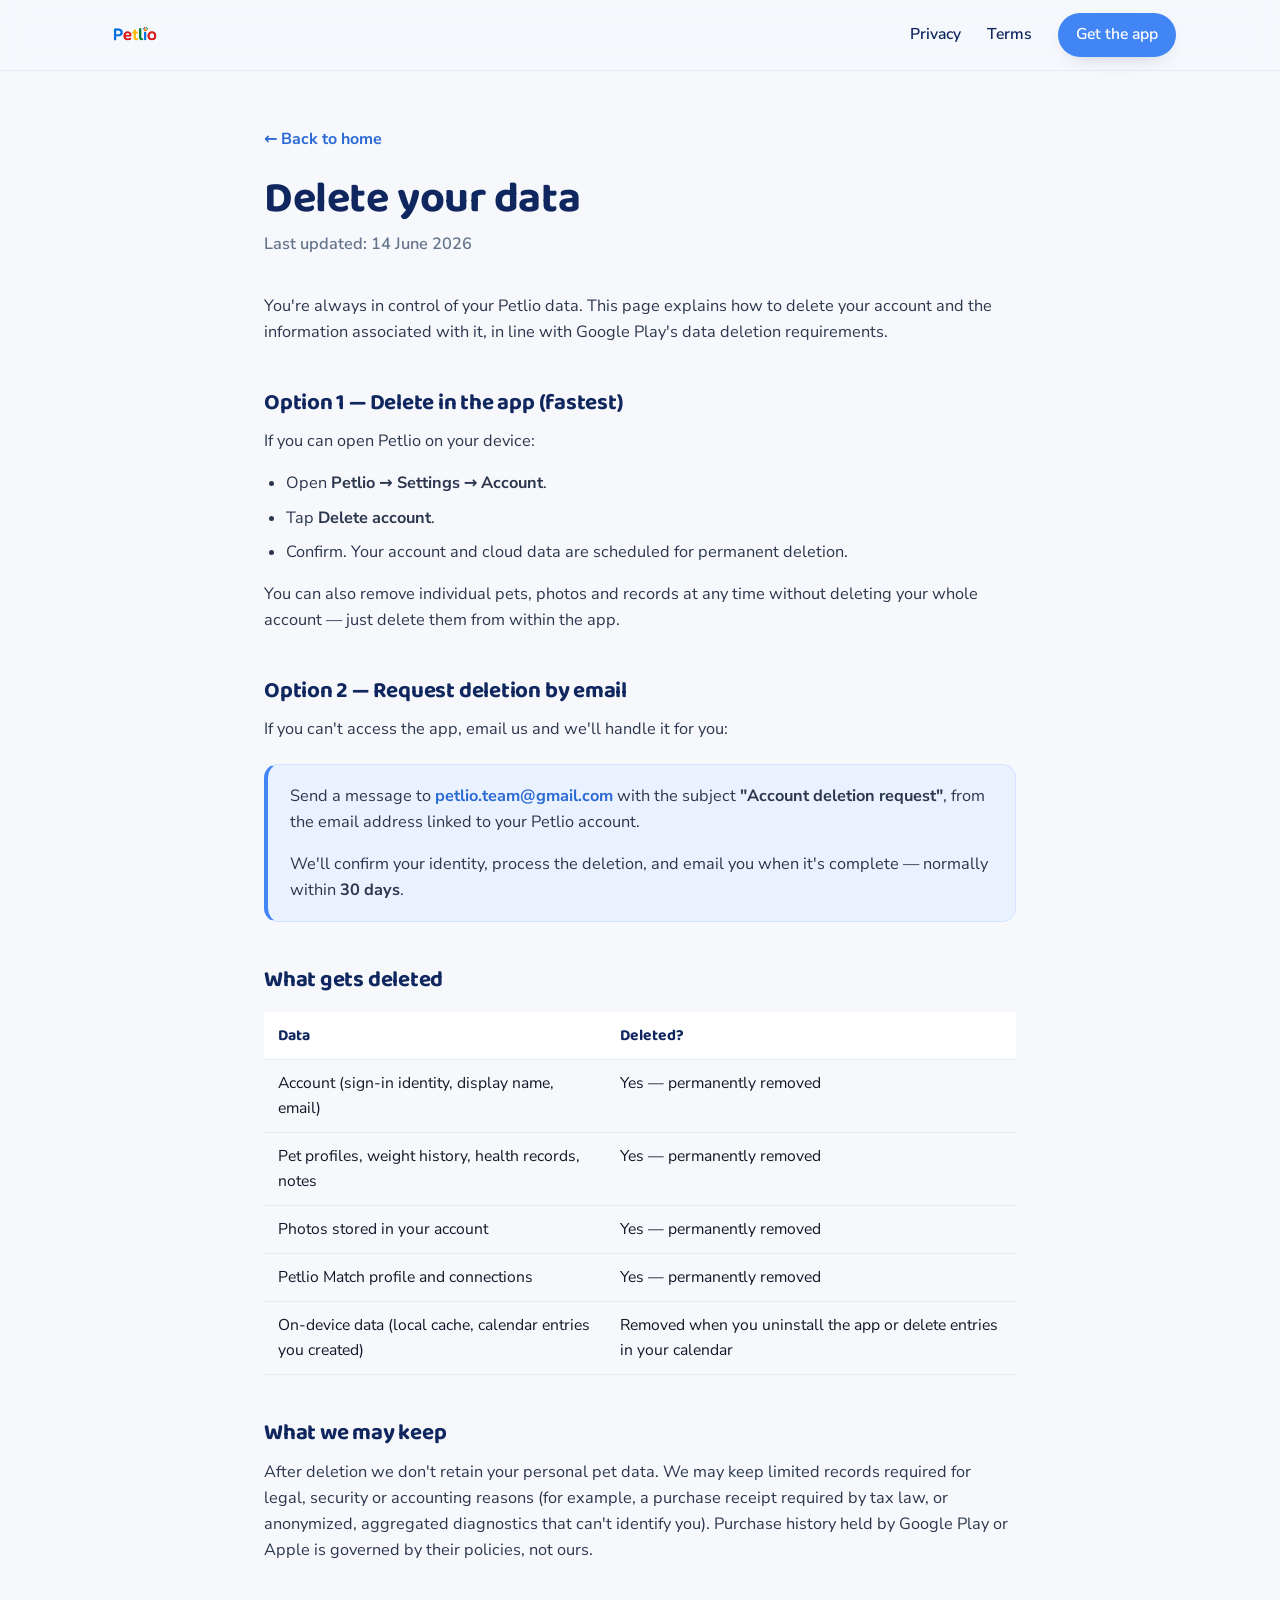
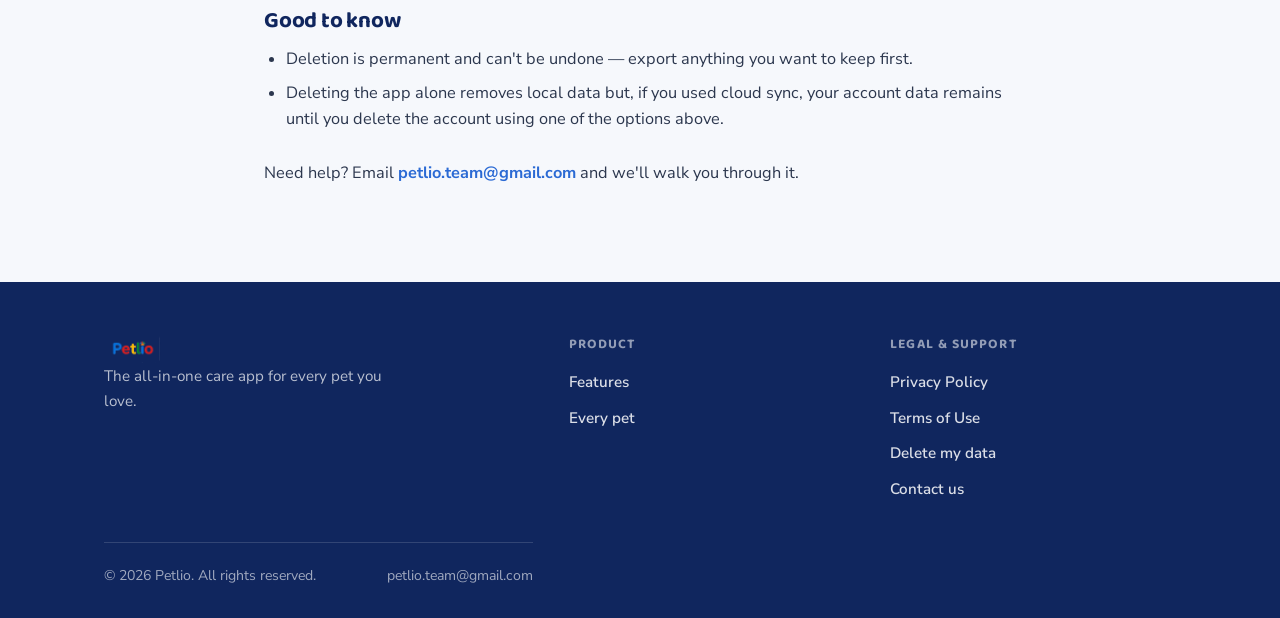
==== delete-data.html @ 074ee30c "Orijinal wordmark + yeni ikonlar + ozellik showcase" ====
<!DOCTYPE html>
<html lang="en">
<head>
<meta charset="UTF-8">
<meta name="viewport" content="width=device-width, initial-scale=1">
<title>Delete Your Data — Petlio</title>
<meta name="description" content="How to delete your Petlio account and associated data.">
<link rel="icon" href="assets/favicon.png" type="image/png">
<link rel="apple-touch-icon" href="assets/app_icon_192.png">
<link rel="preconnect" href="https://fonts.googleapis.com">
<link rel="preconnect" href="https://fonts.gstatic.com" crossorigin>
<link href="https://fonts.googleapis.com/css2?family=Baloo+2:wght@500;600;700;800&family=Nunito+Sans:opsz,wght@6..12,400;6..12,600;6..12,700&display=swap" rel="stylesheet">
<link rel="stylesheet" href="assets/styles.css">
</head>
<body>

<header class="site-head">
  <div class="wrap">
    <a class="brand" href="index.html"><img class="wordmark" src="assets/petlio_wordmark.png" alt="Petlio"></a>
    <nav class="nav" aria-label="Primary">
      <a href="privacy.html">Privacy</a>
      <a href="terms.html">Terms</a>
      <a href="index.html#get" class="nav-cta">Get the app</a>
    </nav>
  </div>
</header>

<main class="legal">
  <div class="wrap">
    <a class="back" href="index.html">← Back to home</a>
    <h1>Delete your data</h1>
    <p class="updated">Last updated: 14 June 2026</p>

    <p>You're always in control of your Petlio data. This page explains how to delete your account and the information associated with it, in line with Google Play's data deletion requirements.</p>

    <h2 id="in-app">Option 1 — Delete in the app (fastest)</h2>
    <p>If you can open Petlio on your device:</p>
    <ul>
      <li>Open <strong>Petlio → Settings → Account</strong>.</li>
      <li>Tap <strong>Delete account</strong>.</li>
      <li>Confirm. Your account and cloud data are scheduled for permanent deletion.</li>
    </ul>
    <p>You can also remove individual pets, photos and records at any time without deleting your whole account — just delete them from within the app.</p>

    <h2 id="email">Option 2 — Request deletion by email</h2>
    <p>If you can't access the app, email us and we'll handle it for you:</p>
    <div class="callout">
      <p>Send a message to <a class="mail" href="mailto:petlio.team@gmail.com?subject=Account%20deletion%20request">petlio.team@gmail.com</a> with the subject <strong>"Account deletion request"</strong>, from the email address linked to your Petlio account.</p>
      <p>We'll confirm your identity, process the deletion, and email you when it's complete — normally within <strong>30 days</strong>.</p>
    </div>

    <h2 id="what">What gets deleted</h2>
    <table>
      <thead><tr><th>Data</th><th>Deleted?</th></tr></thead>
      <tbody>
        <tr><td>Account (sign-in identity, display name, email)</td><td>Yes — permanently removed</td></tr>
        <tr><td>Pet profiles, weight history, health records, notes</td><td>Yes — permanently removed</td></tr>
        <tr><td>Photos stored in your account</td><td>Yes — permanently removed</td></tr>
        <tr><td>Petlio Match profile and connections</td><td>Yes — permanently removed</td></tr>
        <tr><td>On-device data (local cache, calendar entries you created)</td><td>Removed when you uninstall the app or delete entries in your calendar</td></tr>
      </tbody>
    </table>

    <h2 id="retention">What we may keep</h2>
    <p>After deletion we don't retain your personal pet data. We may keep limited records required for legal, security or accounting reasons (for example, a purchase receipt required by tax law, or anonymized, aggregated diagnostics that can't identify you). Purchase history held by Google Play or Apple is governed by their policies, not ours.</p>

    <h2 id="note">Good to know</h2>
    <ul>
      <li>Deletion is permanent and can't be undone — export anything you want to keep first.</li>
      <li>Deleting the app alone removes local data but, if you used cloud sync, your account data remains until you delete the account using one of the options above.</li>
    </ul>

    <p style="margin-top:28px">Need help? Email <a class="mail" href="mailto:petlio.team@gmail.com">petlio.team@gmail.com</a> and we'll walk you through it.</p>

  </div>
</main>

<footer class="site-foot">
  <div class="wrap">
    <div>
      <a class="brand" href="index.html"><img class="wordmark" src="assets/petlio_wordmark.png" alt="Petlio"></a>
      <p>The all-in-one care app for every pet you love.</p>
    </div>
    <div>
      <h4>Product</h4>
      <ul>
        <li><a href="index.html#features">Features</a></li>
        <li><a href="index.html#species">Every pet</a></li>
      </ul>
    </div>
    <div>
      <h4>Legal &amp; support</h4>
      <ul>
        <li><a href="privacy.html">Privacy Policy</a></li>
        <li><a href="terms.html">Terms of Use</a></li>
        <li><a href="delete-data.html">Delete my data</a></li>
        <li><a href="mailto:petlio.team@gmail.com">Contact us</a></li>
      </ul>
    </div>
  </div>
  <div class="wrap"><div class="foot-base"><span>© 2026 Petlio. All rights reserved.</span><span>petlio.team@gmail.com</span></div></div>
</footer>

</body>
</html>
---- assets/styles.css ----
/* ============================================================
   Petlio — shared stylesheet
   Brand: blue paw + four-species ring (dog / bird / turtle / fish)
   Display: Baloo 2 · Body: Nunito Sans
   ============================================================ */

:root {
  --blue:   #4285F4;
  --blue-d: #2b6ad4;
  --navy:   #10265E;
  --red:    #EA4335;
  --yellow: #FBBC05;
  --green:  #34A853;

  --ink:    #111827;
  --muted:  #64748B;
  --line:   #E6ECF5;
  --bg:     #F6F8FC;
  --surface:#FFFFFF;
  --soft:   #EAF2FF;

  --radius: 20px;
  --radius-sm: 14px;
  --shadow: 0 18px 40px -22px rgba(16,38,94,.35);
  --shadow-sm: 0 8px 22px -14px rgba(16,38,94,.4);
  --maxw: 1120px;
  --ease: cubic-bezier(.22,.61,.36,1);
}

* { box-sizing: border-box; }

html { scroll-behavior: smooth; }

body {
  margin: 0;
  font-family: "Nunito Sans", system-ui, -apple-system, "Segoe UI", sans-serif;
  color: var(--ink);
  background: var(--bg);
  line-height: 1.6;
  -webkit-font-smoothing: antialiased;
  text-rendering: optimizeLegibility;
}

h1, h2, h3, .display {
  font-family: "Baloo 2", system-ui, sans-serif;
  font-weight: 700;
  line-height: 1.12;
  letter-spacing: -.01em;
  color: var(--navy);
  margin: 0;
}

a { color: var(--blue-d); text-decoration: none; }
a:hover { text-decoration: underline; }

p { margin: 0 0 1rem; }

.wrap { width: 100%; max-width: var(--maxw); margin: 0 auto; padding: 0 24px; }

.sr-only {
  position: absolute; width: 1px; height: 1px; padding: 0; margin: -1px;
  overflow: hidden; clip: rect(0,0,0,0); border: 0;
}

/* ---------- header ---------- */
.site-head {
  position: sticky; top: 0; z-index: 50;
  background: rgba(246,248,252,.82);
  backdrop-filter: saturate(160%) blur(12px);
  border-bottom: 1px solid var(--line);
}
.site-head .wrap {
  display: flex; align-items: center; justify-content: space-between;
  height: 70px;
}
.brand { display: flex; align-items: center; gap: 11px; font-family: "Baloo 2"; font-weight: 800;
  font-size: 1.35rem; color: var(--navy); }
.brand:hover { text-decoration: none; }
.brand img { width: 38px; height: 38px; border-radius: 9px; }
.brand .wm { letter-spacing: -.01em; }
.brand .dot-blue { color: var(--blue); }

/* colored wordmark logo (crisp at any size) */
.brand img.wordmark { height: 32px; width: auto; border-radius: 0; }
.site-foot .brand img.wordmark { height: 30px; }
.logo-word { font-family: "Baloo 2"; font-weight: 800; font-size: 1.5rem; letter-spacing: -.02em; line-height: 1; display: inline-flex; direction: ltr; }
.logo-word span:nth-child(1){ color: var(--blue); }
.logo-word span:nth-child(2){ color: var(--red); }
.logo-word span:nth-child(3){ color: var(--yellow); }
.logo-word span:nth-child(4){ color: var(--green); }
.logo-word span:nth-child(5){ color: var(--blue); }
.logo-word span:nth-child(6){ color: var(--red); }
.site-foot .logo-word { font-size: 1.3rem; }

/* language switcher */
.lang-switch { position: relative; }
.lang-btn {
  display: inline-flex; align-items: center; gap: 7px; background: #fff; border: 1px solid var(--line);
  border-radius: 999px; padding: 7px 13px; font-family: "Nunito Sans"; font-weight: 700; font-size: .9rem;
  color: var(--navy); cursor: pointer; transition: border-color .2s;
}
.lang-btn:hover { border-color: var(--blue); }
.lang-btn svg { width: 16px; height: 16px; }
.lang-menu {
  position: absolute; top: calc(100% + 8px); right: 0; background: #fff; border: 1px solid var(--line);
  border-radius: 14px; box-shadow: var(--shadow); padding: 8px; display: none; grid-template-columns: 1fr 1fr;
  gap: 2px; width: 320px; max-height: 60vh; overflow-y: auto; z-index: 100;
}
.lang-menu.open { display: grid; }
.lang-menu button {
  text-align: left; background: none; border: none; border-radius: 9px; padding: 9px 12px; cursor: pointer;
  font-family: "Nunito Sans"; font-size: .92rem; color: var(--ink); display: flex; align-items: center; gap: 9px;
}
.lang-menu button:hover { background: var(--soft); }
.lang-menu button.active { background: var(--soft); color: var(--blue-d); font-weight: 700; }
.lang-menu button .flag { font-size: 1.1rem; }

[dir="rtl"] .hero .wrap, [dir="rtl"] .share .wrap, [dir="rtl"] .fair .wrap { direction: rtl; }
[dir="rtl"] .hero .lede, [dir="rtl"] .section-head { text-align: inherit; }
[dir="rtl"] .nav { flex-direction: row-reverse; }
[dir="rtl"] .hero h1 .mark::after { left: 0; right: 0; }

@media (max-width: 720px) {
  .lang-menu { grid-template-columns: 1fr; width: 240px; }
}

.nav { display: flex; align-items: center; gap: 26px; }
.nav a { color: var(--navy); font-weight: 600; font-size: .98rem; }
.nav a:hover { color: var(--blue-d); text-decoration: none; }
.nav .nav-cta {
  background: var(--blue); color: #fff; padding: 9px 18px; border-radius: 999px;
  box-shadow: var(--shadow-sm); transition: transform .2s var(--ease), background .2s;
}
.nav .nav-cta:hover { background: var(--blue-d); transform: translateY(-1px); text-decoration: none; }
.nav-toggle { display: none; }

/* ---------- hero ---------- */
.hero { padding: 64px 0 36px; overflow: hidden; }
.hero .wrap { display: grid; grid-template-columns: 1.05fr .95fr; gap: 48px; align-items: center; }
.hero .eyebrow {
  display: inline-flex; align-items: center; gap: 8px;
  font-weight: 700; font-size: .8rem; letter-spacing: .08em; text-transform: uppercase;
  color: var(--blue-d); background: var(--soft); padding: 7px 14px; border-radius: 999px;
  margin-bottom: 20px;
}
.hero h1 { font-size: clamp(2.3rem, 5vw, 3.5rem); font-weight: 800; }
.hero h1 .mark { position: relative; white-space: nowrap; }
.hero h1 .mark::after {
  content: ""; position: absolute; left: 0; right: 0; bottom: .08em; height: .28em;
  background: var(--yellow); opacity: .55; border-radius: 4px; z-index: -1;
}
.hero .lede { font-size: 1.14rem; color: var(--muted); max-width: 36ch; margin: 20px 0 30px; }

.cta-row { display: flex; flex-wrap: wrap; gap: 14px; align-items: center; }
.store-btn {
  display: inline-flex; align-items: center; gap: 11px;
  background: var(--navy); color: #fff; padding: 13px 22px; border-radius: var(--radius-sm);
  font-weight: 700; box-shadow: var(--shadow-sm); transition: transform .2s var(--ease), background .2s;
}
.store-btn:hover { transform: translateY(-2px); background: #16306f; text-decoration: none; }
.store-btn small { display: block; font-weight: 600; font-size: .68rem; opacity: .8; line-height: 1; margin-bottom: 2px; }
.store-btn span { font-size: 1.05rem; line-height: 1.1; }
.store-btn.ghost { background: #fff; color: var(--navy); border: 1px solid var(--line); box-shadow: none; }
.store-btn.ghost:hover { background: #fff; border-color: var(--blue); }
.store-btn svg { width: 22px; height: 22px; flex: none; }
.hero .soon { font-size: .82rem; color: var(--muted); margin-top: 14px; }

/* ---------- species ring (signature) ---------- */
.ring { position: relative; width: min(440px, 88vw); aspect-ratio: 1; margin: 0 auto; }
.ring .core {
  position: absolute; inset: 29%; border-radius: 50%;
  overflow: hidden;
  background: #fff;
  box-shadow: 0 24px 60px -26px rgba(16,38,94,.55), inset 0 0 0 5px #fff, 0 0 0 3px var(--blue);
}
.ring .core img { width: 100%; height: 100%; object-fit: cover; display: block; }
.ring .node {
  position: absolute; width: 30%; aspect-ratio: 1; border-radius: 50%;
  overflow: hidden; box-shadow: 0 16px 34px -16px rgba(16,38,94,.5), inset 0 0 0 4px #fff;
  border: 3px solid currentColor;
  animation: float 6s var(--ease) infinite;
  transition: transform .35s var(--ease);
}
.ring .node img { width: 100%; height: 100%; object-fit: cover; display: block; }
.ring .node:hover { transform: scale(1.07); }
.ring .n1 { top: -2%;  left: 35%; color: var(--red);    animation-delay: 0s; }
.ring .n2 { top: 30%;  right: -3%; color: var(--green);  animation-delay: .8s; }
.ring .n3 { bottom: -2%; left: 35%; color: var(--yellow); animation-delay: 1.6s; }
.ring .n4 { top: 30%;  left: -3%; color: var(--blue);   animation-delay: 2.4s; }

@keyframes float { 0%,100% { transform: translateY(0); } 50% { transform: translateY(-10px); } }

/* ---------- trust strip ---------- */
.strip { border-top: 1px solid var(--line); border-bottom: 1px solid var(--line); background: #fff; }
.strip .wrap { display: flex; flex-wrap: wrap; gap: 14px 40px; justify-content: center; padding: 22px 24px; }
.strip span { font-weight: 700; color: var(--navy); display: inline-flex; align-items: center; gap: 9px; font-size: .96rem; }
.strip svg { width: 19px; height: 19px; color: var(--green); }

/* ---------- sections ---------- */
section { padding: 72px 0; }
.section-head { max-width: 60ch; margin: 0 auto 48px; text-align: center; }
.section-head .kicker {
  font-weight: 800; font-size: .8rem; letter-spacing: .1em; text-transform: uppercase;
  color: var(--blue-d); margin-bottom: 12px; display: block;
}
.section-head h2 { font-size: clamp(1.7rem, 3.4vw, 2.4rem); }
.section-head p { color: var(--muted); font-size: 1.08rem; margin-top: 14px; }

/* feature grid */
.features { display: grid; grid-template-columns: repeat(3, 1fr); gap: 22px; }
.card {
  background: var(--surface); border: 1px solid var(--line); border-radius: var(--radius);
  padding: 26px 24px; transition: transform .25s var(--ease), box-shadow .25s;
}
.card:hover { transform: translateY(-4px); box-shadow: var(--shadow); }
.card .ic {
  width: 50px; height: 50px; border-radius: 14px; display: grid; place-items: center;
  margin-bottom: 18px;
}
.card .ic svg { width: 26px; height: 26px; }
.ic.b { background: var(--soft); color: var(--blue-d); }
.ic.g { background: #EAF7EF; color: var(--green); }
.ic.y { background: #FFF7D6; color: #B8860B; }
.ic.r { background: #FFEEEE; color: var(--red); }
.card h3 { font-size: 1.18rem; margin-bottom: 8px; }
.card p { color: var(--muted); font-size: .98rem; margin: 0; }

/* species band */
.species { background: #fff; border-top: 1px solid var(--line); border-bottom: 1px solid var(--line); }
.species-grid { display: grid; grid-template-columns: repeat(5, 1fr); gap: 18px; }
.species-grid figure { margin: 0; text-align: center; }
.species-grid .ph {
  width: 100%; aspect-ratio: 1; border-radius: var(--radius); overflow: hidden;
  border: 1px solid var(--line); box-shadow: var(--shadow-sm); position: relative;
}
.species-grid .ph::after {
  content: ""; position: absolute; inset: 0; border-radius: var(--radius);
  box-shadow: inset 0 0 0 3px var(--c); opacity: .9;
}
.species-grid img { width: 100%; height: 100%; object-fit: cover; display: block;
  transition: transform .4s var(--ease); }
.species-grid figure:hover img { transform: scale(1.06); }
.species-grid figcaption { font-family: "Baloo 2"; font-weight: 700; color: var(--navy); margin-top: 12px; }

/* fair model callout */
.fair { background: linear-gradient(135deg, #10265E, #1c3f8f); color: #fff; }
.fair .wrap { display: grid; grid-template-columns: 1fr 1fr; gap: 44px; align-items: center; }
.fair h2 { color: #fff; font-size: clamp(1.7rem, 3.4vw, 2.4rem); }
.fair p { color: rgba(255,255,255,.82); font-size: 1.08rem; }
.fair .pills { display: flex; flex-direction: column; gap: 14px; }
.fair .pill {
  background: rgba(255,255,255,.08); border: 1px solid rgba(255,255,255,.16);
  border-radius: var(--radius-sm); padding: 18px 20px; display: flex; gap: 14px; align-items: flex-start;
}
.fair .pill svg { width: 24px; height: 24px; color: var(--yellow); flex: none; margin-top: 2px; }
.fair .pill b { display: block; font-family: "Baloo 2"; font-size: 1.05rem; margin-bottom: 2px; }
.fair .pill span { color: rgba(255,255,255,.75); font-size: .95rem; }

/* languages */
.langs { text-align: center; }
.lang-chips { display: flex; flex-wrap: wrap; gap: 10px; justify-content: center; max-width: 760px; margin: 0 auto; }
.lang-chips span {
  background: #fff; border: 1px solid var(--line); border-radius: 999px;
  padding: 8px 16px; font-weight: 600; color: var(--navy); font-size: .95rem;
}

/* download CTA */
.download { text-align: center; }
.download .box {
  background: var(--surface); border: 1px solid var(--line); border-radius: 28px;
  padding: 56px 32px; box-shadow: var(--shadow); max-width: 760px; margin: 0 auto;
}
.download img.app-mark { width: 84px; height: 84px; margin-bottom: 20px; }
.download h2 { font-size: clamp(1.8rem, 3.6vw, 2.5rem); }
.download .cta-row { justify-content: center; margin-top: 26px; }

/* ---------- footer ---------- */
.site-foot { background: var(--navy); color: #fff; padding: 52px 0 30px; }
.site-foot .wrap { display: grid; grid-template-columns: 1.5fr 1fr 1fr; gap: 36px; }
.site-foot .brand { color: #fff; }
.site-foot .brand img { border-radius: 8px; }
.site-foot p { color: rgba(255,255,255,.7); font-size: .95rem; max-width: 34ch; }
.site-foot h4 { font-family: "Baloo 2"; font-size: .85rem; letter-spacing: .08em; text-transform: uppercase;
  color: rgba(255,255,255,.55); margin: 0 0 14px; }
.site-foot ul { list-style: none; padding: 0; margin: 0; display: flex; flex-direction: column; gap: 10px; }
.site-foot a { color: rgba(255,255,255,.85); font-weight: 600; font-size: .95rem; }
.site-foot a:hover { color: #fff; }
.foot-base {
  border-top: 1px solid rgba(255,255,255,.14); margin-top: 40px; padding-top: 22px;
  display: flex; flex-wrap: wrap; gap: 10px; justify-content: space-between;
  color: rgba(255,255,255,.6); font-size: .88rem;
}

/* ---------- feature showcase (deep-dive) ---------- */
.showcase { padding: 0 0 24px; }
.show-row {
  display:grid; grid-template-columns:1fr 1fr; gap:48px; align-items:center;
  padding:46px 0; border-bottom:1px solid var(--line);
}
.show-row:last-child { border-bottom:none; }
.show-row.flip .show-text { order:2; }
.show-text .pill-tag {
  display:inline-flex; align-items:center; gap:7px; font-weight:800; font-size:.74rem; letter-spacing:.06em;
  text-transform:uppercase; padding:6px 12px; border-radius:999px; margin-bottom:14px; background:var(--soft); color:var(--blue-d);
}
.show-text.g .pill-tag { background:#EAF7EF; color:var(--green); }
.show-text.y .pill-tag { background:#FFF7D6; color:#B8860B; }
.show-text.r .pill-tag { background:#FFEEEE; color:var(--red); }
.show-text h3 { font-size:clamp(1.4rem,2.6vw,1.8rem); margin-bottom:12px; }
.show-text > p { color:var(--muted); font-size:1.05rem; margin-bottom:18px; }
.show-text ul { list-style:none; padding:0; margin:0; display:flex; flex-direction:column; gap:10px; }
.show-text li { display:flex; gap:11px; align-items:flex-start; font-size:.98rem; color:var(--ink); }
.show-text li svg { width:20px; height:20px; flex:none; margin-top:2px; color:var(--green); }
/* demo card */
.demo {
  background:#fff; border:1px solid var(--line); border-radius:24px; padding:26px;
  box-shadow:var(--shadow); position:relative; overflow:hidden;
}
.demo-head { display:flex; align-items:center; gap:11px; margin-bottom:18px; }
.demo-head .av { width:42px; height:42px; border-radius:12px; background:var(--soft); display:grid; place-items:center; color:var(--blue-d); flex:none; }
.demo-head .av svg { width:22px; height:22px; }
.demo-head b { font-family:"Baloo 2"; color:var(--navy); font-size:1.05rem; display:block; }
.demo-head span { color:var(--muted); font-size:.85rem; }
.demo-row { display:flex; justify-content:space-between; align-items:center; padding:11px 0; border-bottom:1px solid var(--line); font-size:.93rem; }
.demo-row:last-child { border-bottom:none; }
.demo-row .lbl { color:var(--ink); display:flex; align-items:center; gap:9px; }
.demo-row .lbl .dot { width:9px; height:9px; border-radius:50%; flex:none; }
.demo-row .val { font-weight:700; color:var(--navy); }
.demo-row .chip { font-size:.78rem; font-weight:700; padding:3px 10px; border-radius:999px; }
.chip.done { background:#EAF7EF; color:var(--green); }
.chip.due { background:#FFF7D6; color:#B8860B; }
.chip.soon { background:var(--soft); color:var(--blue-d); }
/* mini weight chart */
.spark { display:flex; align-items:flex-end; gap:7px; height:90px; margin-top:6px; }
.spark .bar { flex:1; background:linear-gradient(180deg,var(--blue),#7aa9f7); border-radius:6px 6px 0 0; position:relative; min-height:14px; }
.spark .bar span { position:absolute; top:-18px; left:50%; transform:translateX(-50%); font-size:.7rem; font-weight:700; color:var(--muted); }
/* lost-pet poster */
.poster { text-align:center; }
.poster .ph { width:100%; aspect-ratio:16/10; border-radius:16px; background:linear-gradient(135deg,#FFEEEE,#fff); display:grid; place-items:center; border:1px solid var(--line); margin-bottom:14px; }
.poster .ph svg { width:54px; height:54px; color:var(--red); }
.poster .tag-lost { display:inline-block; background:var(--red); color:#fff; font-family:"Baloo 2"; font-weight:700; font-size:.8rem; padding:5px 16px; border-radius:999px; margin-bottom:10px; }
.poster .meta { color:var(--muted); font-size:.9rem; }
/* gallery grid demo */
.gal { display:grid; grid-template-columns:repeat(3,1fr); gap:8px; }
.gal .cell { aspect-ratio:1; border-radius:12px; background:var(--soft); display:grid; place-items:center; position:relative; overflow:hidden; }
.gal .cell img { width:100%; height:100%; object-fit:cover; }
.gal .cell.lock { background:linear-gradient(135deg,#10265E,#1c3f8f); }
.gal .cell.lock svg { width:26px; height:26px; color:#fff; }
.gal .cell .yr { position:absolute; bottom:5px; left:6px; font-size:.7rem; font-weight:800; color:#fff; text-shadow:0 1px 3px rgba(0,0,0,.5); }

@media (max-width:860px){
  .show-row { grid-template-columns:1fr; gap:28px; padding:34px 0; }
  .show-row.flip .show-text { order:0; }
  .show-row .demo { order:2; }
}

/* ---------- AI dual-system ---------- */
.ai-band { background: linear-gradient(135deg, #EAF2FF 0%, #F6F8FC 100%); }
.ai-grid { display: grid; grid-template-columns: 1fr 1fr; gap: 22px; margin-top: 10px; }
.ai-card {
  background: #fff; border: 1px solid var(--line); border-radius: var(--radius); padding: 30px 28px;
  box-shadow: var(--shadow-sm); position: relative; overflow: hidden;
}
.ai-card::before { content:""; position:absolute; top:0; left:0; right:0; height:4px; }
.ai-card.smart::before { background: var(--blue); }
.ai-card.chat::before { background: var(--green); }
.ai-card .tag {
  display:inline-flex; align-items:center; gap:7px; font-weight:800; font-size:.75rem; letter-spacing:.06em;
  text-transform:uppercase; padding:6px 12px; border-radius:999px; margin-bottom:16px;
}
.ai-card.smart .tag { background: var(--soft); color: var(--blue-d); }
.ai-card.chat .tag { background:#EAF7EF; color: var(--green); }
.ai-card h3 { font-size:1.3rem; margin-bottom:10px; }
.ai-card p { color: var(--muted); margin-bottom:16px; }
.ai-bubble {
  background: var(--bg); border:1px solid var(--line); border-radius:14px; padding:13px 16px;
  font-size:.93rem; color: var(--ink); position:relative; margin-top:8px;
}
.ai-bubble.you { background: var(--soft); border-color:#d4e4ff; margin-left:28px; }
.ai-bubble .who { font-weight:800; font-size:.72rem; text-transform:uppercase; letter-spacing:.05em; color:var(--muted); display:block; margin-bottom:3px; }

/* ---------- how it works ---------- */
.how-grid { display:grid; grid-template-columns:repeat(3,1fr); gap:24px; counter-reset:step; }
.how-step { text-align:center; position:relative; padding:0 12px; }
.how-step .circle {
  width:74px; height:74px; border-radius:50%; margin:0 auto 20px; display:grid; place-items:center;
  background:#fff; border:2px solid var(--line); box-shadow:var(--shadow-sm); position:relative;
}
.how-step .circle svg { width:32px; height:32px; color:var(--blue); }
.how-step .circle::after {
  counter-increment:step; content:counter(step); position:absolute; top:-8px; right:-8px;
  width:28px; height:28px; border-radius:50%; background:var(--blue); color:#fff;
  font-family:"Baloo 2"; font-weight:800; font-size:.95rem; display:grid; place-items:center;
}
.how-step h3 { font-size:1.15rem; margin-bottom:8px; }
.how-step p { color:var(--muted); font-size:.97rem; }
.how-grid .how-step:not(:last-child)::before {
  content:""; position:absolute; top:37px; left:calc(50% + 50px); right:calc(-50% + 50px); height:2px;
  background:repeating-linear-gradient(90deg,var(--line) 0 6px,transparent 6px 12px);
}

/* ---------- pricing ---------- */
.price-grid { display:grid; grid-template-columns:1fr 1fr; gap:24px; max-width:860px; margin:0 auto; }
.price-card {
  background:#fff; border:1px solid var(--line); border-radius:24px; padding:34px 30px; position:relative;
  display:flex; flex-direction:column;
}
.price-card.featured { border:2px solid var(--blue); box-shadow:var(--shadow); }
.price-card .ribbon {
  position:absolute; top:-13px; left:50%; transform:translateX(-50%); background:var(--blue); color:#fff;
  font-family:"Baloo 2"; font-weight:700; font-size:.8rem; padding:5px 16px; border-radius:999px; white-space:nowrap;
}
.price-card h3 { font-size:1.4rem; margin-bottom:6px; }
.price-card .price { font-family:"Baloo 2"; font-weight:800; font-size:2.4rem; color:var(--navy); line-height:1; margin:8px 0; }
.price-card .price small { font-size:1rem; color:var(--muted); font-weight:600; }
.price-card .desc { color:var(--muted); font-size:.95rem; margin-bottom:20px; }
.price-card ul { list-style:none; padding:0; margin:0 0 24px; display:flex; flex-direction:column; gap:11px; flex:1; }
.price-card li { display:flex; gap:10px; align-items:flex-start; font-size:.96rem; color:var(--ink); }
.price-card li svg { width:19px; height:19px; flex:none; margin-top:2px; }
.price-card li.yes svg { color:var(--green); }
.price-card li.no { color:var(--muted); }
.price-card li.no svg { color:#cbd5e1; }
.price-btn {
  text-align:center; padding:13px; border-radius:var(--radius-sm); font-family:"Baloo 2"; font-weight:700;
  font-size:1rem; transition:transform .2s var(--ease);
}
.price-btn.primary { background:var(--blue); color:#fff; }
.price-btn.ghost { background:var(--bg); color:var(--navy); border:1px solid var(--line); }
.price-btn:hover { transform:translateY(-2px); text-decoration:none; }

/* ---------- reviews ---------- */
.reviews { background:#fff; border-top:1px solid var(--line); border-bottom:1px solid var(--line); }
.review-empty {
  max-width:560px; margin:0 auto; text-align:center; background:var(--bg); border:1px dashed var(--line);
  border-radius:24px; padding:44px 32px;
}
.review-empty .stars { font-size:1.6rem; letter-spacing:4px; margin-bottom:14px; }
.review-empty p { color:var(--muted); margin-bottom:22px; }
.review-empty .signin {
  display:inline-flex; align-items:center; gap:9px; background:var(--blue); color:#fff;
  font-family:"Baloo 2"; font-weight:700; padding:12px 24px; border-radius:999px; cursor:pointer; border:none; font-size:1rem;
}
.review-empty .signin:hover { background:var(--blue-d); }
.review-empty .note { font-size:.85rem; color:var(--muted); margin:16px 0 0; }

@media (max-width:860px){
  .ai-grid, .price-grid { grid-template-columns:1fr; }
  .how-grid { grid-template-columns:1fr; gap:32px; }
  .how-grid .how-step:not(:last-child)::before { display:none; }
}

/* ---------- breed library ---------- */
.breeds-band { background: var(--bg); }
.breed-scroll {
  display: grid; grid-auto-flow: column; grid-auto-columns: 168px; gap: 16px;
  overflow-x: auto; padding: 6px 4px 18px; scroll-snap-type: x proximity;
  scrollbar-width: thin;
}
.breed-card {
  scroll-snap-align: start; background: #fff; border: 1px solid var(--line);
  border-radius: var(--radius); overflow: hidden; box-shadow: var(--shadow-sm);
  transition: transform .25s var(--ease);
}
.breed-card:hover { transform: translateY(-4px); }
.breed-card img { width: 100%; aspect-ratio: 1; object-fit: cover; display: block; }
.breed-card .meta { padding: 12px 14px; }
.breed-card .sp { font-size: .72rem; font-weight: 800; letter-spacing: .06em; text-transform: uppercase; color: var(--blue-d); }
.breed-card .bn { font-family: "Baloo 2"; font-weight: 700; color: var(--navy); font-size: 1rem; line-height: 1.2; }
.breed-note { text-align: center; color: var(--muted); margin-top: 14px; font-size: .96rem; }

/* ---------- sharing split ---------- */
.share .wrap { display: grid; grid-template-columns: 1fr 1fr; gap: 48px; align-items: center; }
.share-art {
  background: linear-gradient(135deg, #EAF2FF, #fff); border: 1px solid var(--line);
  border-radius: 28px; padding: 36px; display: grid; place-items: center; box-shadow: var(--shadow);
}
.share-art img { width: min(260px, 70%); height: auto; }
.share h2 { font-size: clamp(1.7rem, 3.4vw, 2.4rem); }
.share .list { list-style: none; padding: 0; margin: 22px 0 0; display: flex; flex-direction: column; gap: 16px; }
.share .list li { display: flex; gap: 13px; align-items: flex-start; }
.share .list svg { width: 24px; height: 24px; color: var(--green); flex: none; margin-top: 2px; }
.share .list b { font-family: "Baloo 2"; color: var(--navy); display: block; }
.share .list span { color: var(--muted); font-size: .96rem; }

/* ---------- early access (instead of fake reviews) ---------- */
.early { background: #fff; border-top: 1px solid var(--line); border-bottom: 1px solid var(--line); }
.early-grid { display: grid; grid-template-columns: repeat(3,1fr); gap: 22px; }
.early-card { text-align: center; padding: 28px 22px; }
.early-card .num { font-family: "Baloo 2"; font-weight: 800; font-size: 2.4rem; line-height: 1; }
.early-card .num.b { color: var(--blue); } .early-card .num.g { color: var(--green); } .early-card .num.y { color: #C89400; }
.early-card p { color: var(--muted); margin: 10px 0 0; font-size: .98rem; }

/* ---------- FAQ ---------- */
.faq-list { max-width: 760px; margin: 0 auto; display: flex; flex-direction: column; gap: 12px; }
.faq-item { background: var(--surface); border: 1px solid var(--line); border-radius: var(--radius-sm); overflow: hidden; }
.faq-item summary {
  list-style: none; cursor: pointer; padding: 20px 22px; font-family: "Baloo 2"; font-weight: 700;
  color: var(--navy); font-size: 1.06rem; display: flex; justify-content: space-between; align-items: center; gap: 16px;
}
.faq-item summary::-webkit-details-marker { display: none; }
.faq-item summary::after {
  content: "+"; font-size: 1.5rem; color: var(--blue); flex: none; transition: transform .25s var(--ease); line-height: 1;
}
.faq-item[open] summary::after { transform: rotate(45deg); }
.faq-item .a { padding: 0 22px 20px; color: #2c374e; }
.faq-item .a p { margin: 0; }

/* ---------- contact CTA ---------- */
.contact { text-align: center; }
.contact .box {
  background: linear-gradient(135deg, #10265E, #1c3f8f); color: #fff; border-radius: 28px;
  padding: 56px 32px; max-width: 760px; margin: 0 auto; box-shadow: var(--shadow);
}
.contact h2 { color: #fff; font-size: clamp(1.7rem,3.4vw,2.3rem); }
.contact p { color: rgba(255,255,255,.82); max-width: 46ch; margin: 14px auto 24px; }
.contact .mailbtn {
  display: inline-flex; align-items: center; gap: 10px; background: var(--yellow); color: var(--navy);
  font-family: "Baloo 2"; font-weight: 700; padding: 14px 26px; border-radius: 999px; font-size: 1.05rem;
  transition: transform .2s var(--ease);
}
.contact .mailbtn:hover { transform: translateY(-2px); text-decoration: none; }

@media (max-width: 900px) {
  .share .wrap { grid-template-columns: 1fr; gap: 28px; }
  .share-art { order: -1; }
  .early-grid { grid-template-columns: 1fr; gap: 8px; }
}

/* ---------- legal pages ---------- */
.legal { padding: 56px 0 80px; }
.legal .wrap { max-width: 800px; }
.legal .back { display: inline-flex; align-items: center; gap: 7px; font-weight: 700; margin-bottom: 22px; }
.legal h1 { font-size: clamp(2rem, 4vw, 2.7rem); margin-bottom: 8px; }
.legal .updated { color: var(--muted); font-weight: 600; margin-bottom: 36px; }
.legal h2 { font-size: 1.4rem; margin: 38px 0 12px; padding-top: 8px; }
.legal h3 { font-size: 1.1rem; color: var(--navy); margin: 24px 0 8px; }
.legal p, .legal li { color: #2c374e; font-size: 1.02rem; }
.legal ul { padding-left: 22px; margin: 0 0 16px; }
.legal li { margin-bottom: 8px; }
.legal .callout {
  background: var(--soft); border: 1px solid #d4e4ff; border-left: 4px solid var(--blue);
  border-radius: var(--radius-sm); padding: 18px 22px; margin: 22px 0;
}
.legal .callout p:last-child { margin: 0; }
.legal table { width: 100%; border-collapse: collapse; margin: 18px 0; font-size: .98rem; }
.legal th, .legal td { text-align: left; padding: 11px 14px; border-bottom: 1px solid var(--line); vertical-align: top; }
.legal th { background: #fff; color: var(--navy); font-family: "Baloo 2"; }
.legal a.mail { font-weight: 700; }
.toc { background:#fff; border:1px solid var(--line); border-radius: var(--radius-sm); padding: 20px 24px; margin-bottom: 34px; }
.toc h4 { margin:0 0 10px; font-family:"Baloo 2"; color:var(--navy); }
.toc ol { margin:0; padding-left: 20px; columns: 2; gap: 24px; }
.toc li { margin-bottom: 6px; }
.toc a { font-weight: 600; }

/* ---------- responsive ---------- */
@media (max-width: 900px) {
  .hero .wrap { grid-template-columns: 1fr; gap: 36px; }
  .hero { padding-top: 44px; }
  .hero .lede { max-width: none; }
  .features { grid-template-columns: 1fr 1fr; }
  .fair .wrap { grid-template-columns: 1fr; gap: 28px; }
  .species-grid { grid-template-columns: repeat(3, 1fr); }
  .site-foot .wrap { grid-template-columns: 1fr 1fr; }
  .nav a:not(.nav-cta) { display: none; }
}
@media (max-width: 560px) {
  .features { grid-template-columns: 1fr; }
  .species-grid { grid-template-columns: repeat(2, 1fr); }
  .site-foot .wrap { grid-template-columns: 1fr; }
  .toc ol { columns: 1; }
  .store-btn { flex: 1; justify-content: center; }
}

@media (prefers-reduced-motion: reduce) {
  * { animation: none !important; scroll-behavior: auto !important; transition: none !important; }
}

:focus-visible { outline: 3px solid var(--blue); outline-offset: 2px; border-radius: 4px; }
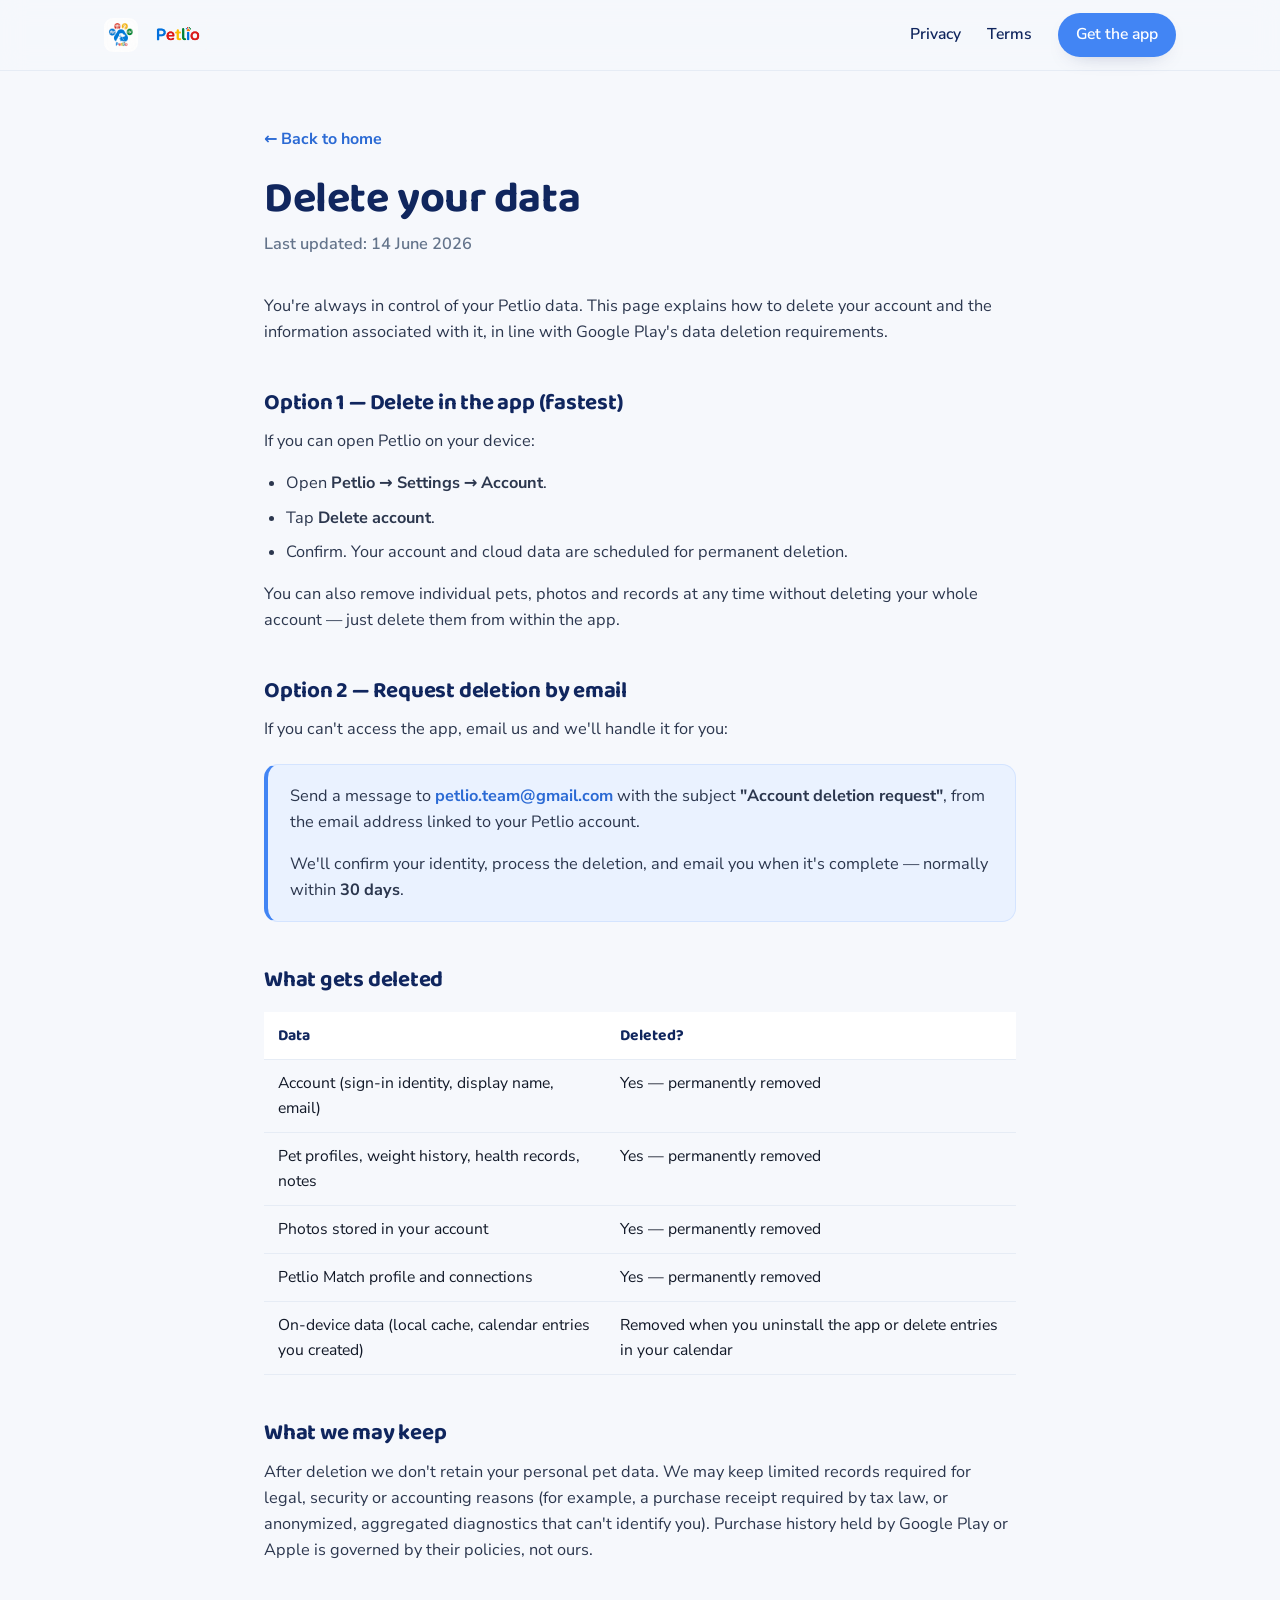
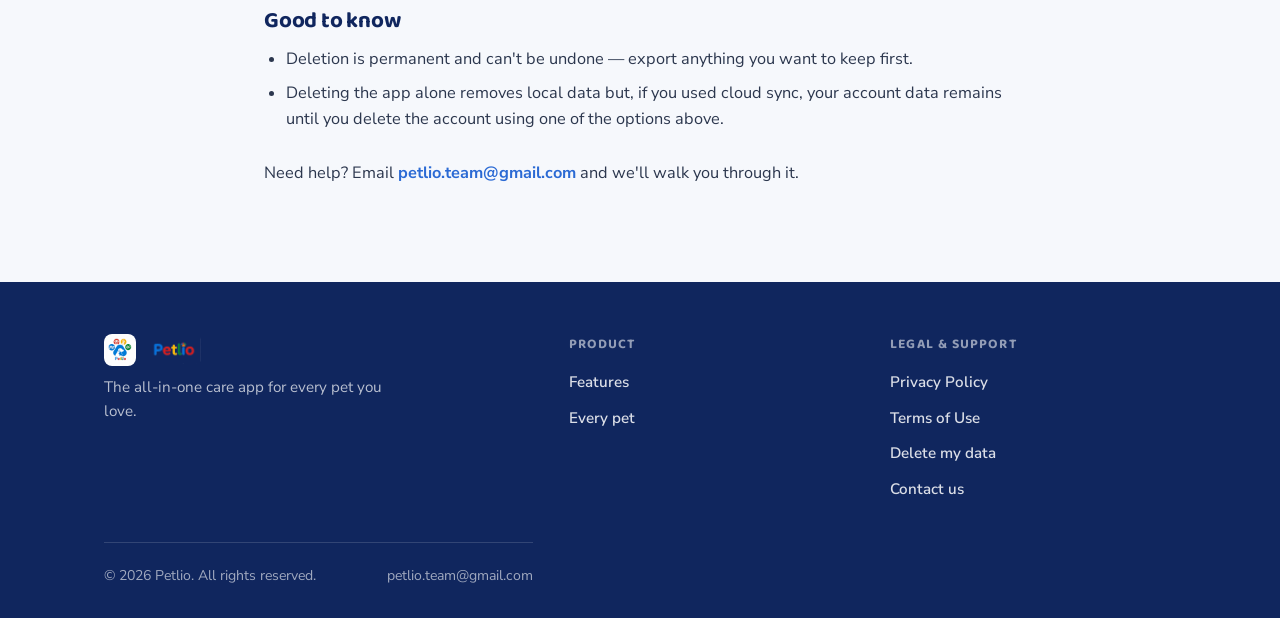
==== commit 7063d127: "Ikon+wordmark birlikte, kayip ilani gorseli" ====
--- a/delete-data.html
+++ b/delete-data.html
@@ -16,7 +16,7 @@
 
 <header class="site-head">
   <div class="wrap">
-    <a class="brand" href="index.html"><img class="wordmark" src="assets/petlio_wordmark.png" alt="Petlio"></a>
+    <a class="brand" href="index.html"><img class="brand-ic" src="assets/app_icon_192.png" alt=""><img class="wordmark" src="assets/petlio_wordmark.png" alt="Petlio"></a>
     <nav class="nav" aria-label="Primary">
       <a href="privacy.html">Privacy</a>
       <a href="terms.html">Terms</a>
@@ -78,7 +78,7 @@
 <footer class="site-foot">
   <div class="wrap">
     <div>
-      <a class="brand" href="index.html"><img class="wordmark" src="assets/petlio_wordmark.png" alt="Petlio"></a>
+      <a class="brand" href="index.html"><img class="brand-ic" src="assets/app_icon_192.png" alt=""><img class="wordmark" src="assets/petlio_wordmark.png" alt="Petlio"></a>
       <p>The all-in-one care app for every pet you love.</p>
     </div>
     <div>
--- a/assets/styles.css
+++ b/assets/styles.css
@@ -83,6 +83,9 @@
 /* colored wordmark logo (crisp at any size) */
 .brand img.wordmark { height: 32px; width: auto; border-radius: 0; }
 .site-foot .brand img.wordmark { height: 30px; }
+.brand img.brand-ic { width: 34px; height: 34px; border-radius: 9px; }
+.site-foot .brand img.brand-ic { width: 32px; height: 32px; }
+.brand { display: inline-flex; align-items: center; gap: 9px; }
 .logo-word { font-family: "Baloo 2"; font-weight: 800; font-size: 1.5rem; letter-spacing: -.02em; line-height: 1; display: inline-flex; direction: ltr; }
 .logo-word span:nth-child(1){ color: var(--blue); }
 .logo-word span:nth-child(2){ color: var(--red); }
@@ -336,8 +339,8 @@
 .spark .bar span { position:absolute; top:-18px; left:50%; transform:translateX(-50%); font-size:.7rem; font-weight:700; color:var(--muted); }
 /* lost-pet poster */
 .poster { text-align:center; }
-.poster .ph { width:100%; aspect-ratio:16/10; border-radius:16px; background:linear-gradient(135deg,#FFEEEE,#fff); display:grid; place-items:center; border:1px solid var(--line); margin-bottom:14px; }
-.poster .ph svg { width:54px; height:54px; color:var(--red); }
+.poster .ph { width:100%; aspect-ratio:16/10; border-radius:16px; overflow:hidden; border:1px solid var(--line); margin-bottom:14px; background:#f1f5f9; }
+.poster .ph img { width:100%; height:100%; object-fit:cover; }
 .poster .tag-lost { display:inline-block; background:var(--red); color:#fff; font-family:"Baloo 2"; font-weight:700; font-size:.8rem; padding:5px 16px; border-radius:999px; margin-bottom:10px; }
 .poster .meta { color:var(--muted); font-size:.9rem; }
 /* gallery grid demo */
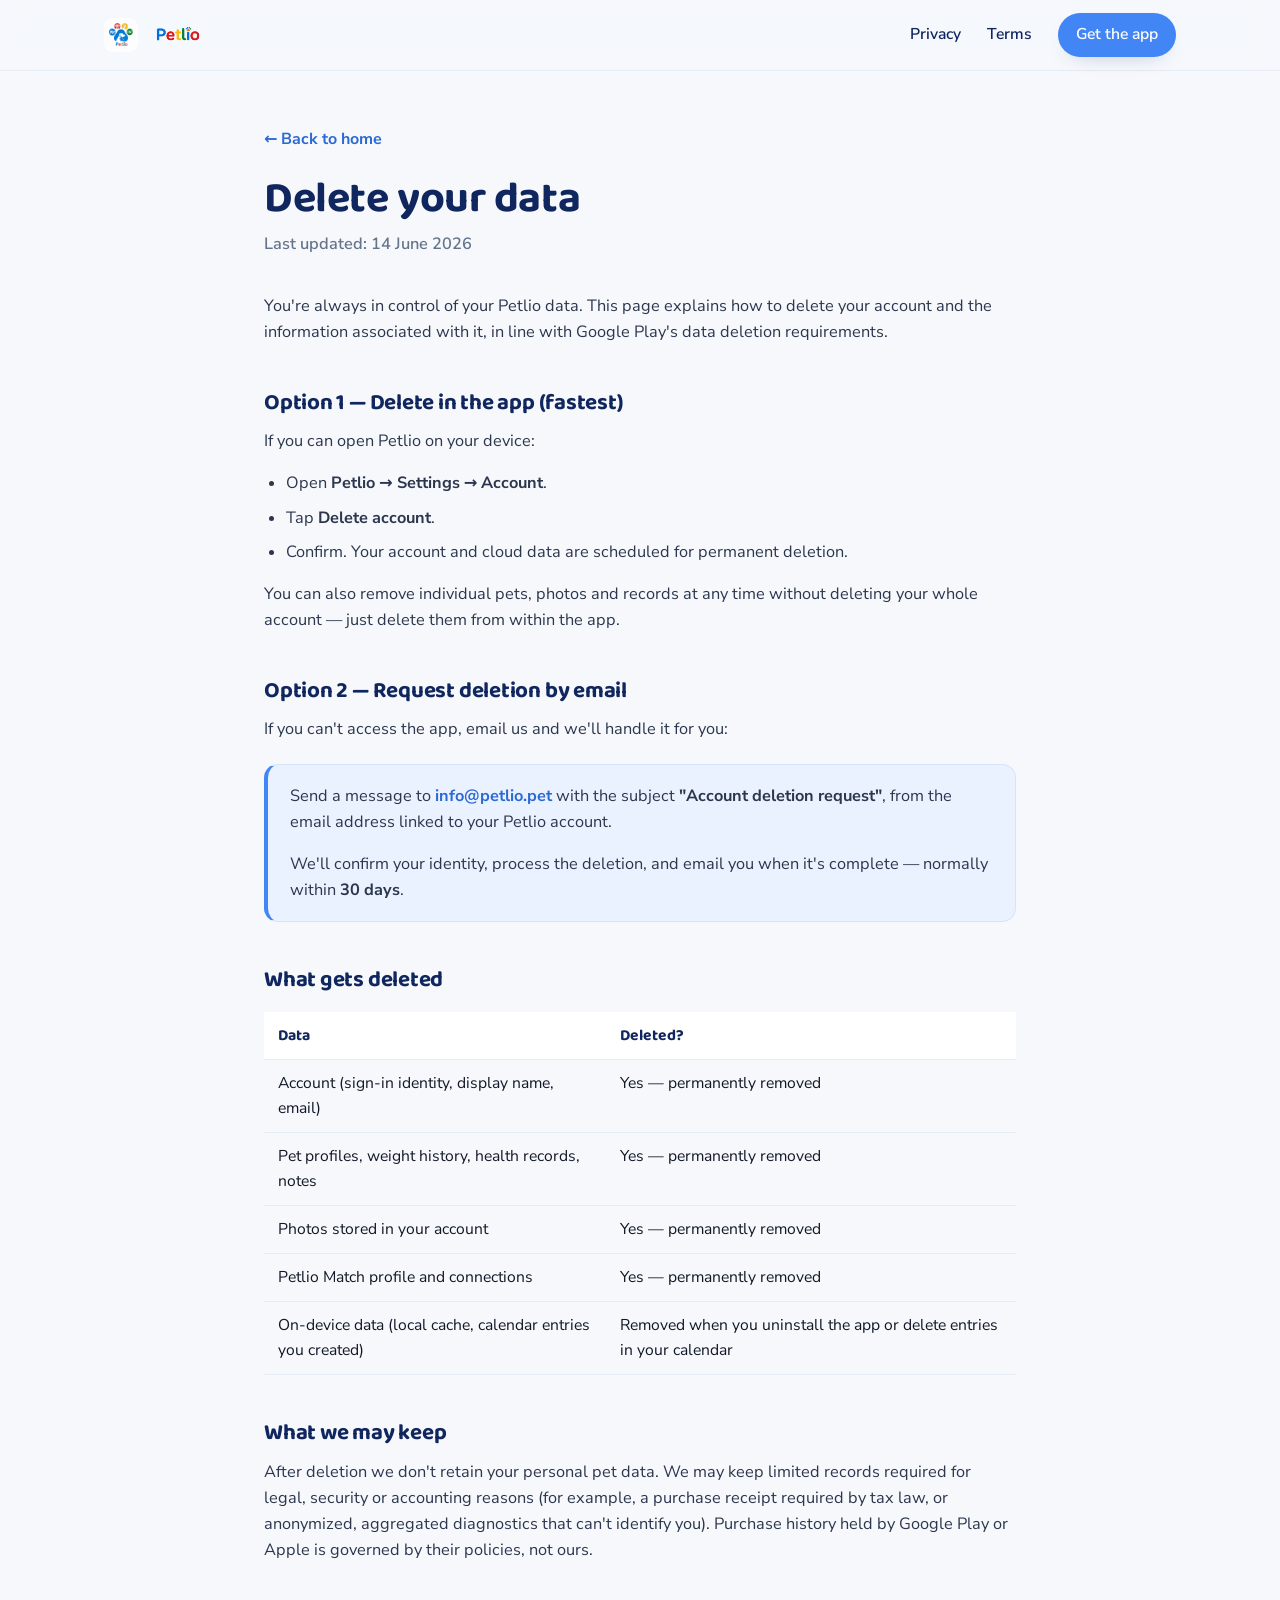
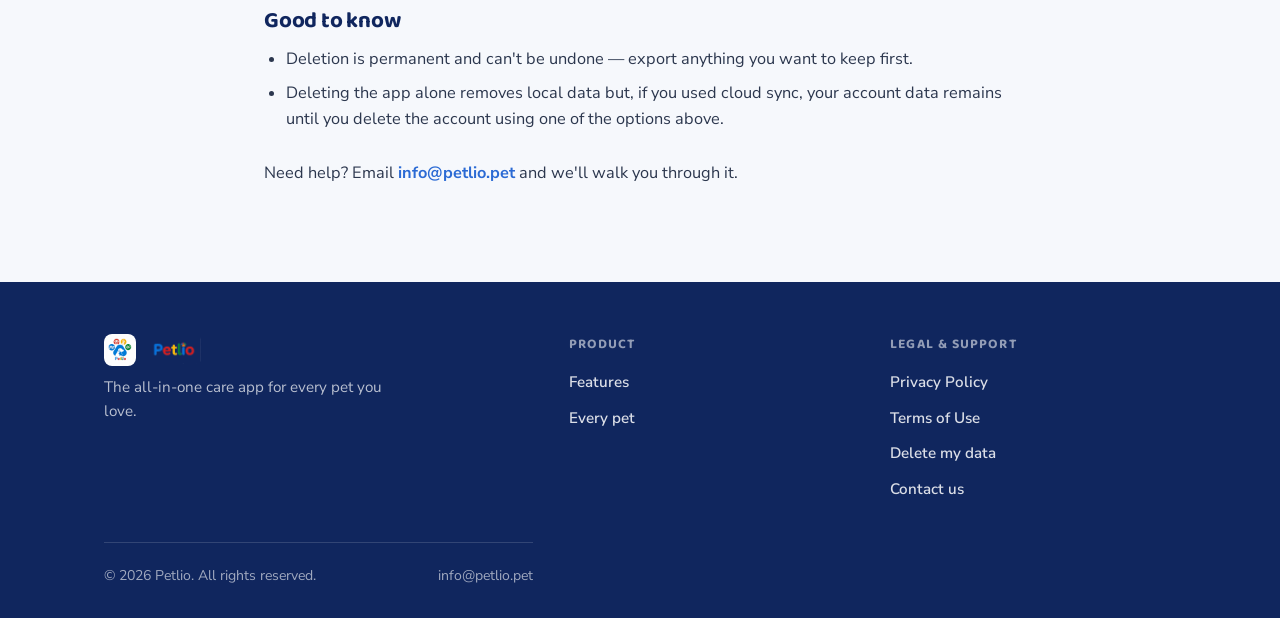
==== commit 32f673e3: "Iletisim adresi info@petlio.pet" ====
--- a/delete-data.html
+++ b/delete-data.html
@@ -45,7 +45,7 @@
     <h2 id="email">Option 2 — Request deletion by email</h2>
     <p>If you can't access the app, email us and we'll handle it for you:</p>
     <div class="callout">
-      <p>Send a message to <a class="mail" href="mailto:petlio.team@gmail.com?subject=Account%20deletion%20request">petlio.team@gmail.com</a> with the subject <strong>"Account deletion request"</strong>, from the email address linked to your Petlio account.</p>
+      <p>Send a message to <a class="mail" href="mailto:info@petlio.pet?subject=Account%20deletion%20request">info@petlio.pet</a> with the subject <strong>"Account deletion request"</strong>, from the email address linked to your Petlio account.</p>
       <p>We'll confirm your identity, process the deletion, and email you when it's complete — normally within <strong>30 days</strong>.</p>
     </div>
 
@@ -70,7 +70,7 @@
       <li>Deleting the app alone removes local data but, if you used cloud sync, your account data remains until you delete the account using one of the options above.</li>
     </ul>
 
-    <p style="margin-top:28px">Need help? Email <a class="mail" href="mailto:petlio.team@gmail.com">petlio.team@gmail.com</a> and we'll walk you through it.</p>
+    <p style="margin-top:28px">Need help? Email <a class="mail" href="mailto:info@petlio.pet">info@petlio.pet</a> and we'll walk you through it.</p>
 
   </div>
 </main>
@@ -94,11 +94,11 @@
         <li><a href="privacy.html">Privacy Policy</a></li>
         <li><a href="terms.html">Terms of Use</a></li>
         <li><a href="delete-data.html">Delete my data</a></li>
-        <li><a href="mailto:petlio.team@gmail.com">Contact us</a></li>
+        <li><a href="mailto:info@petlio.pet">Contact us</a></li>
       </ul>
     </div>
   </div>
-  <div class="wrap"><div class="foot-base"><span>© 2026 Petlio. All rights reserved.</span><span>petlio.team@gmail.com</span></div></div>
+  <div class="wrap"><div class="foot-base"><span>© 2026 Petlio. All rights reserved.</span><span>info@petlio.pet</span></div></div>
 </footer>
 
 </body>
--- a/assets/styles.css
+++ b/assets/styles.css
@@ -338,11 +338,19 @@
 .spark .bar { flex:1; background:linear-gradient(180deg,var(--blue),#7aa9f7); border-radius:6px 6px 0 0; position:relative; min-height:14px; }
 .spark .bar span { position:absolute; top:-18px; left:50%; transform:translateX(-50%); font-size:.7rem; font-weight:700; color:var(--muted); }
 /* lost-pet poster */
-.poster { text-align:center; }
-.poster .ph { width:100%; aspect-ratio:16/10; border-radius:16px; overflow:hidden; border:1px solid var(--line); margin-bottom:14px; background:#f1f5f9; }
-.poster .ph img { width:100%; height:100%; object-fit:cover; }
-.poster .tag-lost { display:inline-block; background:var(--red); color:#fff; font-family:"Baloo 2"; font-weight:700; font-size:.8rem; padding:5px 16px; border-radius:999px; margin-bottom:10px; }
-.poster .meta { color:var(--muted); font-size:.9rem; }
+.poster { text-align:left; }
+.poster-bar { display:flex; align-items:center; gap:10px; margin-bottom:14px; }
+.poster-bar .poster-ic { width:30px; height:30px; border-radius:8px; flex:none; }
+.poster-bar .poster-name { font-family:"Baloo 2"; font-weight:800; font-size:1.15rem; color:var(--navy); flex:1; }
+.poster-bar .poster-lost { background:var(--red); color:#fff; font-family:"Baloo 2"; font-weight:700; font-size:.74rem; padding:5px 12px; border-radius:999px; white-space:nowrap; }
+.poster .ph { width:100%; aspect-ratio:1/1; border-radius:16px; overflow:hidden; border:1px solid var(--line); margin-bottom:14px; background:#f1f5f9; }
+.poster .ph img { width:100%; height:100%; object-fit:cover; object-position:center top; }
+.poster-info { display:flex; flex-direction:column; gap:0; margin-bottom:12px; }
+.pi-row { display:flex; justify-content:space-between; align-items:center; padding:9px 0; border-bottom:1px solid var(--line); font-size:.92rem; }
+.pi-row:last-child { border-bottom:none; }
+.pi-lbl { color:var(--muted); }
+.pi-val { font-weight:700; color:var(--navy); }
+.poster .meta { color:var(--red); font-size:.88rem; font-weight:600; text-align:center; background:var(--softRed,#FFEEEE); padding:9px; border-radius:10px; margin:0; }
 /* gallery grid demo */
 .gal { display:grid; grid-template-columns:repeat(3,1fr); gap:8px; }
 .gal .cell { aspect-ratio:1; border-radius:12px; background:var(--soft); display:grid; place-items:center; position:relative; overflow:hidden; }
